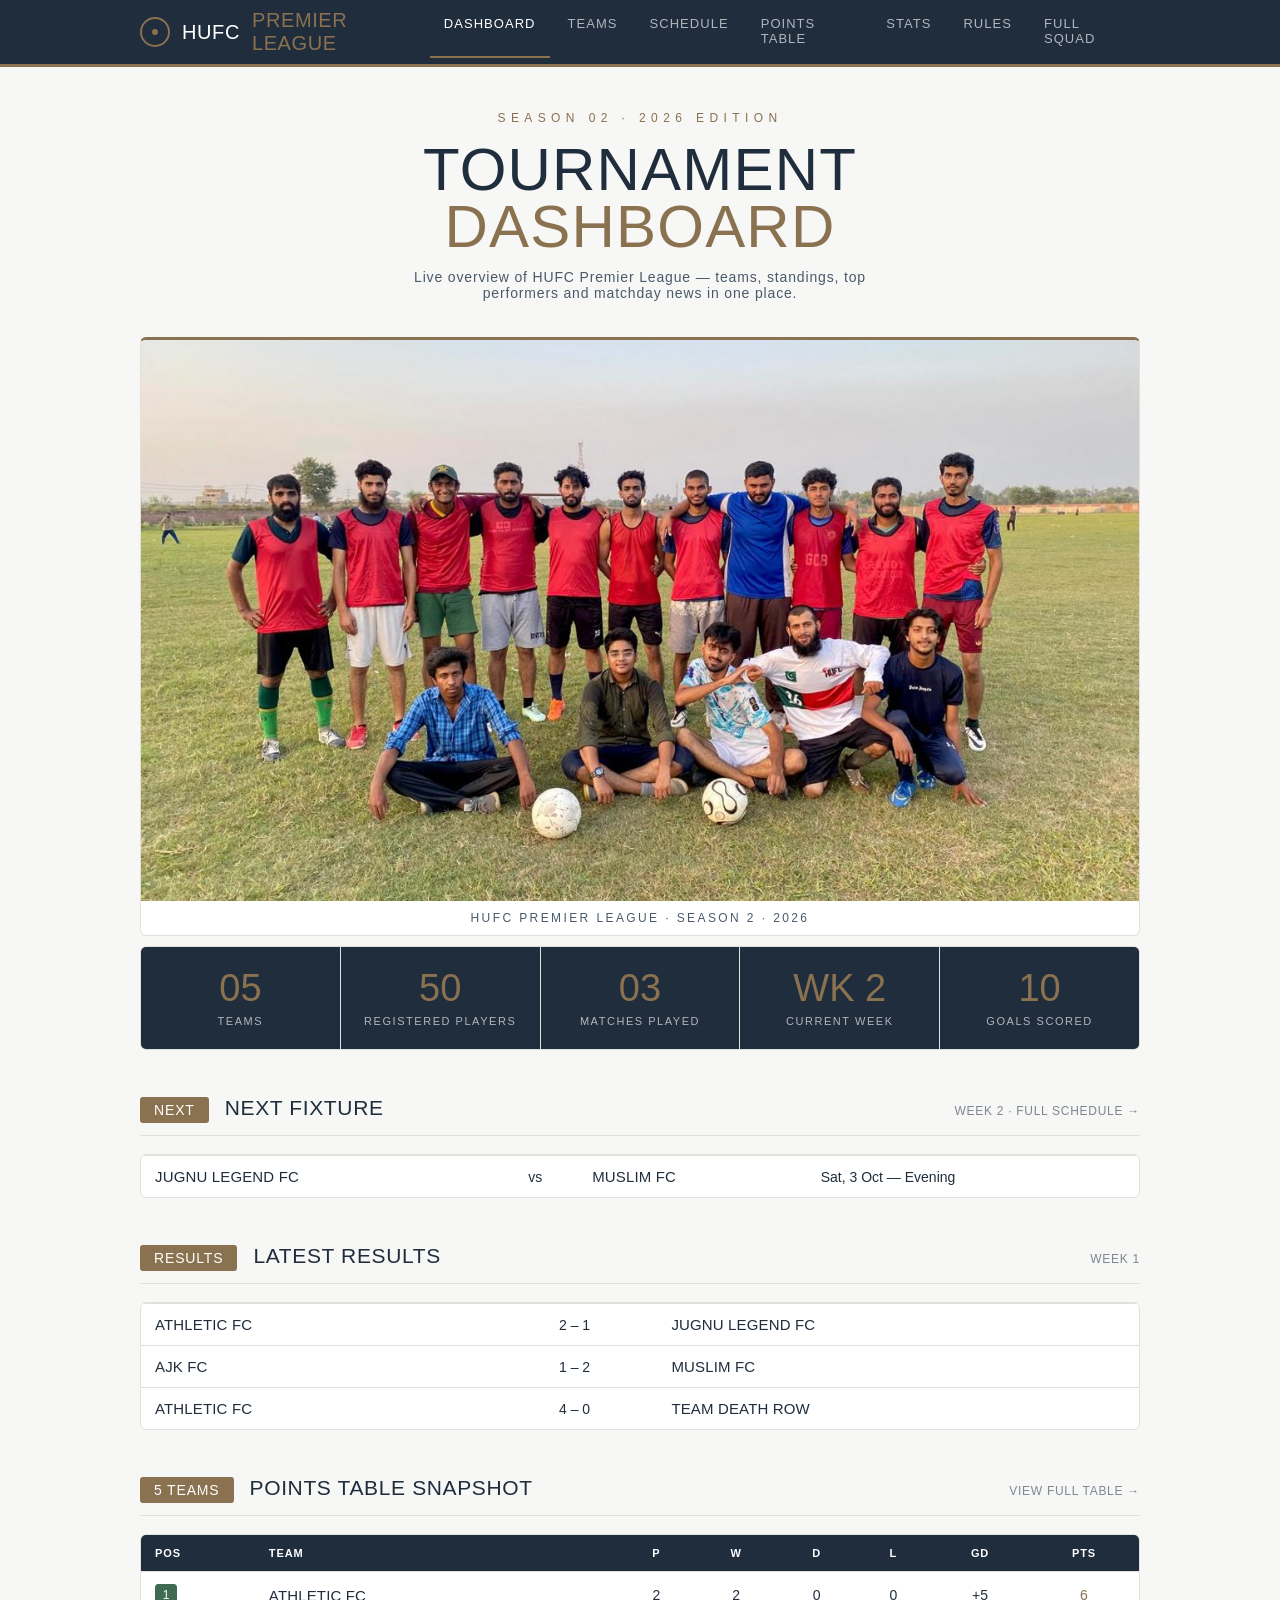
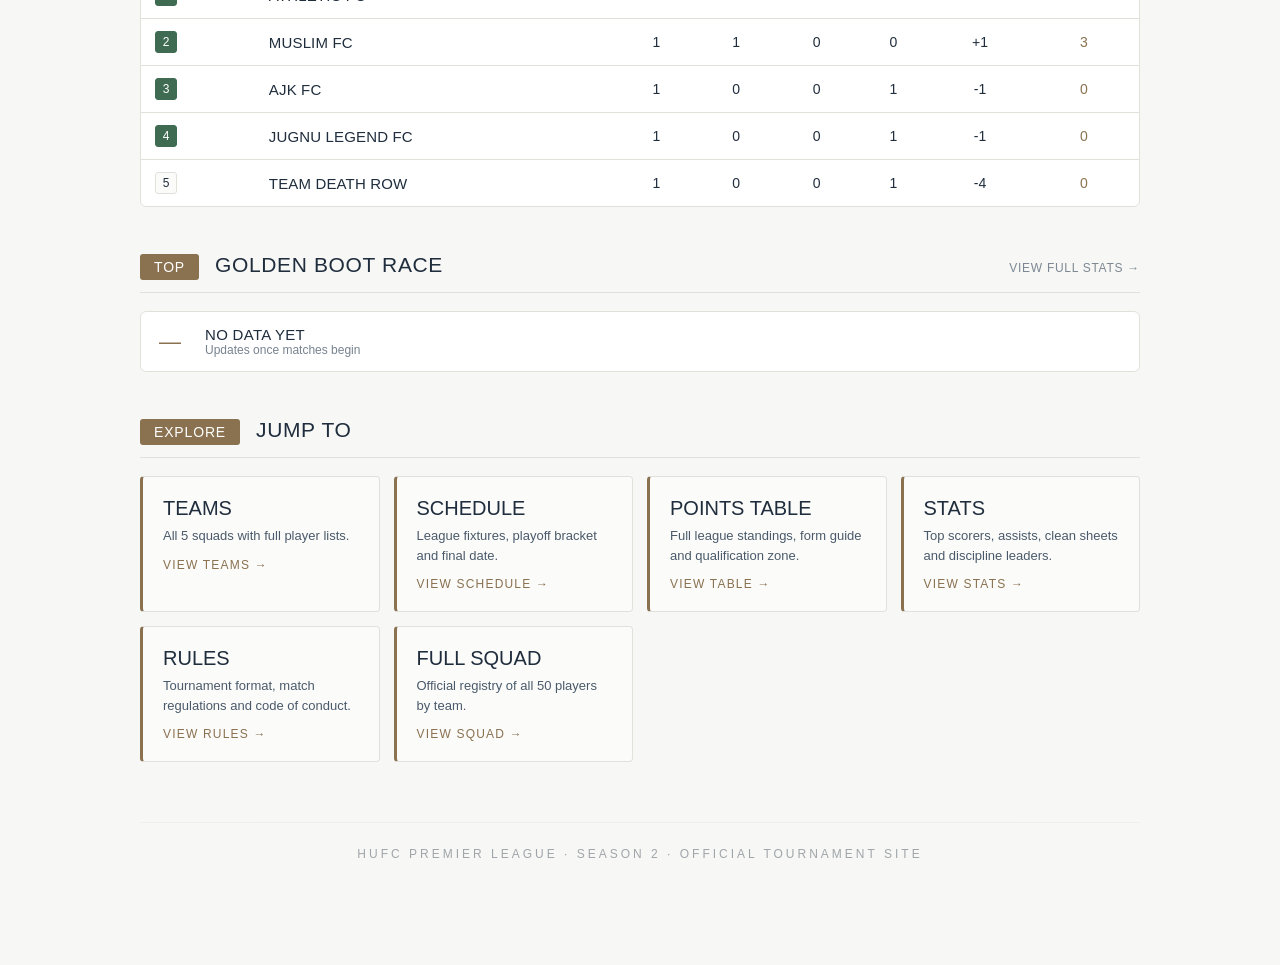
==== index.html @ 3e5221f2 "HUFC Premier League Season 2 site" ====
<!DOCTYPE html>
<html lang="en">
<head>
<meta charset="UTF-8">
<meta name="viewport" content="width=device-width, initial-scale=1.0">
<title>Dashboard — HUFC Premier League</title>
<link rel="stylesheet" href="styles.css">
</head>
<body>

  <nav class="site-nav">
    <div class="nav-inner">
      <a href="index.html" class="nav-brand"><span class="crest"></span>HUFC <span>Premier League</span></a>
      <div class="nav-links">
        <a href="index.html" class="active">Dashboard</a>
        <a href="teams.html">Teams</a>
        <a href="schedule.html">Schedule</a>
        <a href="points-table.html">Points Table</a>
        <a href="stats.html">Stats</a>
        <a href="rules.html">Rules</a>
        <a href="squad.html">Full Squad</a>
      </div>
    </div>
  </nav>

  <div class="wrap">

    <div class="page-hero">
      <div class="eyebrow">Season 02 · 2026 Edition</div>
      <h1>Tournament<br><span>Dashboard</span></h1>
      <div class="sub">Live overview of HUFC Premier League — teams, standings, top performers and matchday news in one place.</div>
    </div>

    <div class="title-banner">
      <img src="hufc_tournament.jpg" alt="HUFC Premier League Season 2 players">
      <div class="cap">HUFC Premier League · Season 2 · 2026</div>
    </div>

    <div class="scoreboard">
      <div class="cell"><div class="num">05</div><div class="lbl">Teams</div></div>
      <div class="cell"><div class="num">50</div><div class="lbl">Registered Players</div></div>
      <div class="cell"><div class="num">03</div><div class="lbl">Matches Played</div></div>
      <div class="cell"><div class="num">WK 2</div><div class="lbl">Current Week</div></div>
      <div class="cell"><div class="num">10</div><div class="lbl">Goals Scored</div></div>
    </div>

    <div class="section-header">
      <span class="section-tag">NEXT</span>
      <span class="section-title">Next Fixture</span>
      <span class="section-note">Week 2 · <a href="schedule.html">Full Schedule →</a></span>
    </div>
    <div class="table-wrap">
      <table class="data-table">
        <tr class="team-row">
          <td class="team-cell">Jugnu Legend FC</td>
          <td class="num">vs</td>
          <td class="team-cell">Muslim FC</td>
          <td>Sat, 3 Oct — Evening</td>
        </tr>
      </table>
    </div>

    <div class="section-header">
      <span class="section-tag">RESULTS</span>
      <span class="section-title">Latest Results</span>
      <span class="section-note">Week 1</span>
    </div>
    <div class="table-wrap">
      <table class="data-table">
        <tr class="team-row">
          <td class="team-cell">Athletic FC</td>
          <td class="num">2 – 1</td>
          <td class="team-cell">Jugnu Legend FC</td>
        </tr>
        <tr class="team-row">
          <td class="team-cell">AJK FC</td>
          <td class="num">1 – 2</td>
          <td class="team-cell">Muslim FC</td>
        </tr>
        <tr class="team-row">
          <td class="team-cell">Athletic FC</td>
          <td class="num">4 – 0</td>
          <td class="team-cell">Team Death Row</td>
        </tr>
      </table>
    </div>

    <div class="section-header">
      <span class="section-tag">5 TEAMS</span>
      <span class="section-title">Points Table Snapshot</span>
      <span class="section-note"><a href="points-table.html">View Full Table →</a></span>
    </div>
    <div class="table-wrap">
      <table class="data-table">
        <tr><th>Pos</th><th>Team</th><th class="num">P</th><th class="num">W</th><th class="num">D</th><th class="num">L</th><th class="num">GD</th><th class="num">Pts</th></tr>
        <tr class="team-row">
          <td><span class="pos-badge qualify">1</span></td>
          <td class="team-cell">Athletic FC</td>
          <td class="num">2</td><td class="num">2</td><td class="num">0</td><td class="num">0</td><td class="num">+5</td>
          <td class="num pts-cell">6</td>
        </tr>
        <tr class="team-row">
          <td><span class="pos-badge qualify">2</span></td>
          <td class="team-cell">Muslim FC</td>
          <td class="num">1</td><td class="num">1</td><td class="num">0</td><td class="num">0</td><td class="num">+1</td>
          <td class="num pts-cell">3</td>
        </tr>
        <tr class="team-row">
          <td><span class="pos-badge qualify">3</span></td>
          <td class="team-cell">AJK FC</td>
          <td class="num">1</td><td class="num">0</td><td class="num">0</td><td class="num">1</td><td class="num">-1</td>
          <td class="num pts-cell">0</td>
        </tr>
        <tr class="team-row">
          <td><span class="pos-badge qualify">4</span></td>
          <td class="team-cell">Jugnu Legend FC</td>
          <td class="num">1</td><td class="num">0</td><td class="num">0</td><td class="num">1</td><td class="num">-1</td>
          <td class="num pts-cell">0</td>
        </tr>
        <tr class="team-row">
          <td><span class="pos-badge">5</span></td>
          <td class="team-cell">Team Death Row</td>
          <td class="num">1</td><td class="num">0</td><td class="num">0</td><td class="num">1</td><td class="num">-4</td>
          <td class="num pts-cell">0</td>
        </tr>
      </table>
    </div>

    <div class="section-header">
      <span class="section-tag">TOP</span>
      <span class="section-title">Golden Boot Race</span>
      <span class="section-note"><a href="stats.html">View Full Stats →</a></span>
    </div>
    <div class="leader-list">
      <div class="leader-row"><span class="leader-rank">—</span><div><div class="leader-name">No data yet</div><div class="leader-team">Updates once matches begin</div></div></div>
    </div>

    <div class="section-header">
      <span class="section-tag">EXPLORE</span>
      <span class="section-title">Jump To</span>
    </div>
    <div class="card-grid">
      <a class="nav-card" href="teams.html">
        <div class="card-title">Teams</div>
        <div class="card-desc">All 5 squads with full player lists.</div>
        <div class="card-arrow">View Teams →</div>
      </a>
      <a class="nav-card" href="schedule.html">
        <div class="card-title">Schedule</div>
        <div class="card-desc">League fixtures, playoff bracket and final date.</div>
        <div class="card-arrow">View Schedule →</div>
      </a>
      <a class="nav-card" href="points-table.html">
        <div class="card-title">Points Table</div>
        <div class="card-desc">Full league standings, form guide and qualification zone.</div>
        <div class="card-arrow">View Table →</div>
      </a>
      <a class="nav-card" href="stats.html">
        <div class="card-title">Stats</div>
        <div class="card-desc">Top scorers, assists, clean sheets and discipline leaders.</div>
        <div class="card-arrow">View Stats →</div>
      </a>
      <a class="nav-card" href="rules.html">
        <div class="card-title">Rules</div>
        <div class="card-desc">Tournament format, match regulations and code of conduct.</div>
        <div class="card-arrow">View Rules →</div>
      </a>
      <a class="nav-card" href="squad.html">
        <div class="card-title">Full Squad</div>
        <div class="card-desc">Official registry of all 50 players by team.</div>
        <div class="card-arrow">View Squad →</div>
      </a>
    </div>

    <footer class="site-footer">HUFC Premier League · Season 2 · Official Tournament Site</footer>
  </div>

</body>
</html>
---- styles.css ----
/* =====================================================
   HUFC PREMIER LEAGUE — SHARED STYLESHEET
   Editorial matchday-programme system, extended from
   the original squad registry page.
   ===================================================== */

:root{
  --bg:#f7f7f5;
  --panel:#ffffff;
  --line:#e1e1dc;
  --navy:#1f2d3d;
  --navy-soft:#4a5a6a;
  --accent:#8a7150;
  --def-color:#3f6b8a;
  --mid-color:#8a6a3f;
  --fwd-color:#8a3f3f;
  --card-bg:#fbfbfa;
  --win:#3f6b52;
  --draw:#8a6a3f;
  --loss:#8a3f3f;
}

*{ box-sizing:border-box; margin:0; padding:0; }

html{ scroll-behavior:smooth; }

body{
  background:var(--bg);
  color:var(--navy);
  font-family:'Arial Narrow', Arial, sans-serif;
  min-height:100vh;
}

a{ color:inherit; text-decoration:none; }

.wrap{
  max-width:1040px;
  margin:0 auto;
  padding:0 20px 80px;
}

/* ============ TOP NAV ============ */
.site-nav{
  background:var(--navy);
  border-bottom:3px solid var(--accent);
}
.nav-inner{
  max-width:1040px;
  margin:0 auto;
  padding:0 20px;
  display:flex;
  align-items:center;
  justify-content:space-between;
  height:64px;
}
.nav-brand{
  display:flex;
  align-items:center;
  gap:12px;
  font-family:Impact, Haettenschweiler, 'Arial Narrow Bold', sans-serif;
  font-weight:400;
  font-size:20px;
  letter-spacing:0.03em;
  text-transform:uppercase;
  color:#fff;
}
.nav-brand .crest{
  width:30px; height:30px;
  border:2px solid var(--accent);
  border-radius:50%;
  display:flex; align-items:center; justify-content:center;
  flex-shrink:0;
}
.nav-brand .crest::after{
  content:"";
  width:6px; height:6px;
  background:var(--accent);
  border-radius:50%;
}
.nav-brand span{ color:var(--accent); }

.nav-links{
  display:flex;
  gap:4px;
  font-family:Arial, sans-serif;
  font-size:13px;
  letter-spacing:0.08em;
  text-transform:uppercase;
}
.nav-links a{
  color:rgba(255,255,255,0.65);
  padding:10px 14px;
  border-bottom:2px solid transparent;
  transition:color 0.15s ease, border-color 0.15s ease;
}
.nav-links a:hover{ color:#fff; }
.nav-links a.active{
  color:#fff;
  border-bottom-color:var(--accent);
}

@media (max-width:760px){
  .nav-inner{ flex-direction:column; height:auto; padding:14px 20px; gap:10px; }
  .nav-links{ flex-wrap:wrap; justify-content:center; gap:2px; }
  .nav-links a{ padding:6px 10px; font-size:12px; }
}

/* ============ PAGE HERO ============ */
.page-hero{
  text-align:center;
  padding:44px 20px 36px;
  position:relative;
}
.eyebrow{
  font-family:Arial, sans-serif;
  letter-spacing:0.45em;
  font-size:12px;
  color:var(--accent);
  text-transform:uppercase;
  margin-bottom:16px;
}
.page-hero h1{
  font-family:Impact, Haettenschweiler, 'Arial Narrow Bold', sans-serif;
  font-weight:400;
  font-size:clamp(34px, 7vw, 60px);
  letter-spacing:0.02em;
  line-height:0.95;
  text-transform:uppercase;
  color:var(--navy);
}
.page-hero h1 span{ color:var(--accent); }
.page-hero .sub{
  margin-top:14px;
  font-family:Arial, sans-serif;
  font-size:14px;
  letter-spacing:0.06em;
  color:var(--navy-soft);
  max-width:520px;
  margin-left:auto;
  margin-right:auto;
}

/* ============ SECTION HEADERS ============ */
.section-header{
  display:flex;
  align-items:baseline;
  gap:16px;
  margin:46px 0 18px;
  padding-bottom:12px;
  border-bottom:1px solid var(--line);
}
.section-tag{
  font-family:Impact, Haettenschweiler, 'Arial Narrow Bold', sans-serif;
  font-size:14px;
  letter-spacing:0.06em;
  padding:5px 14px;
  border-radius:3px;
  text-transform:uppercase;
  color:#fff;
  background:var(--accent);
}
.section-title{
  font-family:Arial, sans-serif;
  font-size:21px;
  letter-spacing:0.03em;
  text-transform:uppercase;
  color:var(--navy);
}
.section-note{
  margin-left:auto;
  font-family:Arial, sans-serif;
  font-size:12px;
  letter-spacing:0.06em;
  color:var(--navy-soft);
  opacity:0.7;
  text-transform:uppercase;
}

/* ============ SCOREBOARD STAT STRIP (dashboard) ============ */
.scoreboard{
  display:grid;
  grid-template-columns:repeat(auto-fit, minmax(150px,1fr));
  gap:1px;
  background:var(--line);
  border:1px solid var(--line);
  border-radius:6px;
  overflow:hidden;
  margin-top:10px;
}
.scoreboard .cell{
  background:var(--navy);
  color:#fff;
  padding:22px 16px;
  text-align:center;
}
.scoreboard .cell .num{
  font-family:Impact, Haettenschweiler, 'Arial Narrow Bold', sans-serif;
  font-size:38px;
  color:var(--accent);
  line-height:1;
}
.scoreboard .cell .lbl{
  margin-top:8px;
  font-family:Arial, sans-serif;
  font-size:11px;
  letter-spacing:0.14em;
  text-transform:uppercase;
  color:rgba(255,255,255,0.65);
}

/* ============ NAV CARDS (dashboard quick links) ============ */
.card-grid{
  display:grid;
  grid-template-columns:repeat(auto-fit, minmax(220px,1fr));
  gap:14px;
  margin-top:10px;
}
.nav-card{
  background:var(--card-bg);
  border:1px solid var(--line);
  border-left:3px solid var(--accent);
  border-radius:4px;
  padding:20px;
  display:block;
  transition:transform 0.15s ease, box-shadow 0.15s ease;
}
.nav-card:hover{
  transform:translateY(-2px);
  box-shadow:0 6px 18px rgba(31,45,61,0.08);
}
.nav-card .card-title{
  font-family:Impact, Haettenschweiler, 'Arial Narrow Bold', sans-serif;
  font-size:20px;
  text-transform:uppercase;
  color:var(--navy);
}
.nav-card .card-desc{
  margin-top:6px;
  font-family:Arial, sans-serif;
  font-size:13px;
  color:var(--navy-soft);
  line-height:1.5;
}
.nav-card .card-arrow{
  margin-top:12px;
  font-family:Arial, sans-serif;
  font-size:12px;
  letter-spacing:0.1em;
  text-transform:uppercase;
  color:var(--accent);
}

/* ============ TEAM CARDS ============ */
.team-grid{
  display:grid;
  grid-template-columns:repeat(auto-fit, minmax(280px,1fr));
  gap:18px;
  margin-top:10px;
}
.team-card{
  background:var(--panel);
  border:1px solid var(--line);
  border-radius:6px;
  overflow:hidden;
}
.team-card-head{
  display:flex;
  align-items:center;
  gap:14px;
  padding:18px 20px;
  background:var(--navy);
  color:#fff;
}
.team-crest{
  width:42px; height:42px;
  border-radius:50%;
  border:2px solid var(--accent);
  display:flex; align-items:center; justify-content:center;
  font-family:Impact, Haettenschweiler, 'Arial Narrow Bold', sans-serif;
  font-size:16px;
  color:var(--accent);
  flex-shrink:0;
}
.team-card-head .team-name{
  font-family:Impact, Haettenschweiler, 'Arial Narrow Bold', sans-serif;
  font-size:20px;
  text-transform:uppercase;
  letter-spacing:0.02em;
}
.team-card-head .team-meta{
  margin-left:auto;
  font-family:Arial, sans-serif;
  font-size:11px;
  letter-spacing:0.1em;
  color:rgba(255,255,255,0.6);
  text-transform:uppercase;
  text-align:right;
}
.team-players{
  padding:14px 20px 18px;
  display:flex;
  flex-wrap:wrap;
  gap:8px;
}
.team-players .p-chip{
  background:var(--card-bg);
  border:1px solid var(--line);
  border-radius:3px;
  padding:6px 10px;
  font-family:Arial, sans-serif;
  font-size:12px;
  letter-spacing:0.02em;
  text-transform:uppercase;
  color:var(--navy);
  display:flex;
  align-items:center;
  gap:6px;
}
.team-players .p-chip .pos-dot{
  width:6px; height:6px;
  border-radius:50%;
  flex-shrink:0;
}
.pos-dot.def{ background:var(--def-color); }
.pos-dot.mid{ background:var(--mid-color); }
.pos-dot.fwd{ background:var(--fwd-color); }
.pos-dot.gk{ background:var(--navy-soft); }

/* ============ TABLES (points / stats) ============ */
.table-wrap{
  overflow-x:auto;
  border:1px solid var(--line);
  border-radius:6px;
  background:var(--panel);
}
table.data-table{
  width:100%;
  border-collapse:collapse;
  font-family:Arial, sans-serif;
  min-width:560px;
}
table.data-table th{
  background:var(--navy);
  color:#fff;
  font-size:11px;
  letter-spacing:0.08em;
  text-transform:uppercase;
  padding:12px 14px;
  text-align:left;
  white-space:nowrap;
}
table.data-table th.num, table.data-table td.num{ text-align:center; }
table.data-table td{
  padding:12px 14px;
  border-top:1px solid var(--line);
  font-size:14px;
}
table.data-table tr.team-row td.team-cell{
  font-family:Impact, Haettenschweiler, 'Arial Narrow Bold', sans-serif;
  font-size:15px;
  letter-spacing:0.01em;
  text-transform:uppercase;
}
table.data-table tr:hover{ background:var(--card-bg); }
.pos-badge{
  display:inline-flex;
  align-items:center;
  justify-content:center;
  width:22px; height:22px;
  border-radius:3px;
  background:var(--card-bg);
  border:1px solid var(--line);
  font-family:Impact, Haettenschweiler, 'Arial Narrow Bold', sans-serif;
  font-size:12px;
}
.pos-badge.qualify{ background:var(--win); border-color:var(--win); color:#fff; }
.pts-cell{
  font-family:Impact, Haettenschweiler, 'Arial Narrow Bold', sans-serif;
  font-size:16px;
  color:var(--accent);
}
.form-dot{
  display:inline-block;
  width:9px; height:9px;
  border-radius:50%;
  margin-right:3px;
}
.form-dot.w{ background:var(--win); }
.form-dot.d{ background:var(--draw); }
.form-dot.l{ background:var(--loss); }

/* ============ STAT LEADER LIST ============ */
.leader-list{
  display:flex;
  flex-direction:column;
  border:1px solid var(--line);
  border-radius:6px;
  overflow:hidden;
  background:var(--panel);
}
.leader-row{
  display:flex;
  align-items:center;
  gap:16px;
  padding:14px 18px;
  border-top:1px solid var(--line);
}
.leader-row:first-child{ border-top:none; }
.leader-rank{
  font-family:Impact, Haettenschweiler, 'Arial Narrow Bold', sans-serif;
  font-size:22px;
  color:var(--accent);
  min-width:30px;
}
.leader-name{
  font-family:Arial, sans-serif;
  font-size:15px;
  text-transform:uppercase;
  letter-spacing:0.02em;
  color:var(--navy);
}
.leader-team{
  font-family:Arial, sans-serif;
  font-size:12px;
  color:var(--navy-soft);
  opacity:0.75;
}
.leader-value{
  margin-left:auto;
  font-family:Impact, Haettenschweiler, 'Arial Narrow Bold', sans-serif;
  font-size:22px;
  color:var(--navy);
}

/* ============ RULES ACCORDION-ISH LIST ============ */
.rules-block{
  margin-top:10px;
}
.rule-item{
  background:var(--panel);
  border:1px solid var(--line);
  border-left:3px solid var(--accent);
  border-radius:4px;
  padding:18px 20px;
  margin-bottom:12px;
}
.rule-item h3{
  font-family:Arial, sans-serif;
  font-size:15px;
  letter-spacing:0.03em;
  text-transform:uppercase;
  color:var(--navy);
  margin-bottom:8px;
}
.rule-item p, .rule-item li{
  font-family:Arial, sans-serif;
  font-size:13.5px;
  line-height:1.7;
  color:var(--navy-soft);
}
.rule-item ul{ padding-left:20px; margin-top:6px; }

/* ============ FOOTER ============ */
footer.site-footer{
  text-align:center;
  margin-top:60px;
  padding:24px 20px;
  border-top:1px solid var(--line);
  font-family:Arial, sans-serif;
  font-size:12px;
  letter-spacing:0.25em;
  text-transform:uppercase;
  color:var(--navy);
  opacity:0.4;
}

@media (max-width:560px){
  .section-header{ flex-wrap:wrap; }
  .section-note{ margin-left:0; }
}

/* ============ TEAM PHOTOS ============ */
.team-photo{ width:100%; aspect-ratio:4/3; object-fit:cover; object-position:center 30%; display:block; border-bottom:3px solid var(--accent); }
.team-photo.placeholder{ display:flex; align-items:center; justify-content:center; background:var(--card-bg); color:var(--navy-soft); opacity:.7; font-family:Arial,sans-serif; font-size:12px; letter-spacing:.15em; text-transform:uppercase; }

/* ============ TITLE BANNER ============ */
.title-banner{ margin:0 0 10px; border:1px solid var(--line); border-top:3px solid var(--accent); border-radius:6px; overflow:hidden; background:var(--panel); }
.title-banner img{ width:100%; display:block; aspect-ratio:16/9; object-fit:cover; object-position:center 55%; }
.title-banner .cap{ padding:10px 16px; font-family:Arial,sans-serif; font-size:12px; letter-spacing:.2em; text-transform:uppercase; color:var(--navy-soft); text-align:center; }

/* ============ SCHEDULE ============ */
.badge{ display:inline-block; padding:3px 9px; border-radius:3px; font-family:Arial,sans-serif; font-size:11px; letter-spacing:.08em; text-transform:uppercase; background:var(--card-bg); border:1px solid var(--line); color:var(--navy-soft); white-space:nowrap; }
.badge.eve{ color:var(--mid-color); border-color:var(--mid-color); }
.badge.mor{ color:var(--def-color); border-color:var(--def-color); }
.badge.done{ background:var(--win); border-color:var(--win); color:#fff; }
.sched-note{ margin-top:12px; font-family:Arial,sans-serif; font-size:12px; color:var(--navy-soft); line-height:1.6; }
.po-grid{ display:grid; grid-template-columns:repeat(auto-fit,minmax(300px,1fr)); gap:14px; margin-top:10px; }
.po-card{ background:var(--panel); border:1px solid var(--line); border-left:3px solid var(--accent); border-radius:4px; padding:18px 20px; }
.po-card.final{ background:var(--navy); border-color:var(--accent); color:#fff; text-align:center; margin-top:14px; }
.po-head{ display:flex; justify-content:space-between; align-items:center; gap:10px; margin-bottom:10px; }
.po-title{ font-family:Impact,Haettenschweiler,'Arial Narrow Bold',sans-serif; font-size:17px; text-transform:uppercase; color:var(--accent); }
.po-match{ font-family:Arial,sans-serif; font-size:16px; text-transform:uppercase; letter-spacing:.02em; margin-bottom:10px; }
.po-line{ font-family:Arial,sans-serif; font-size:13px; line-height:1.9; color:var(--navy-soft); }
.po-line b{ color:var(--navy); display:inline-block; min-width:52px; }
.po-card.final .po-line{ color:rgba(255,255,255,.7); }
.po-card.final .po-match{ font-size:20px; }
.po-arrow{ text-align:center; color:var(--accent); margin:10px 0 0; font-size:18px; }
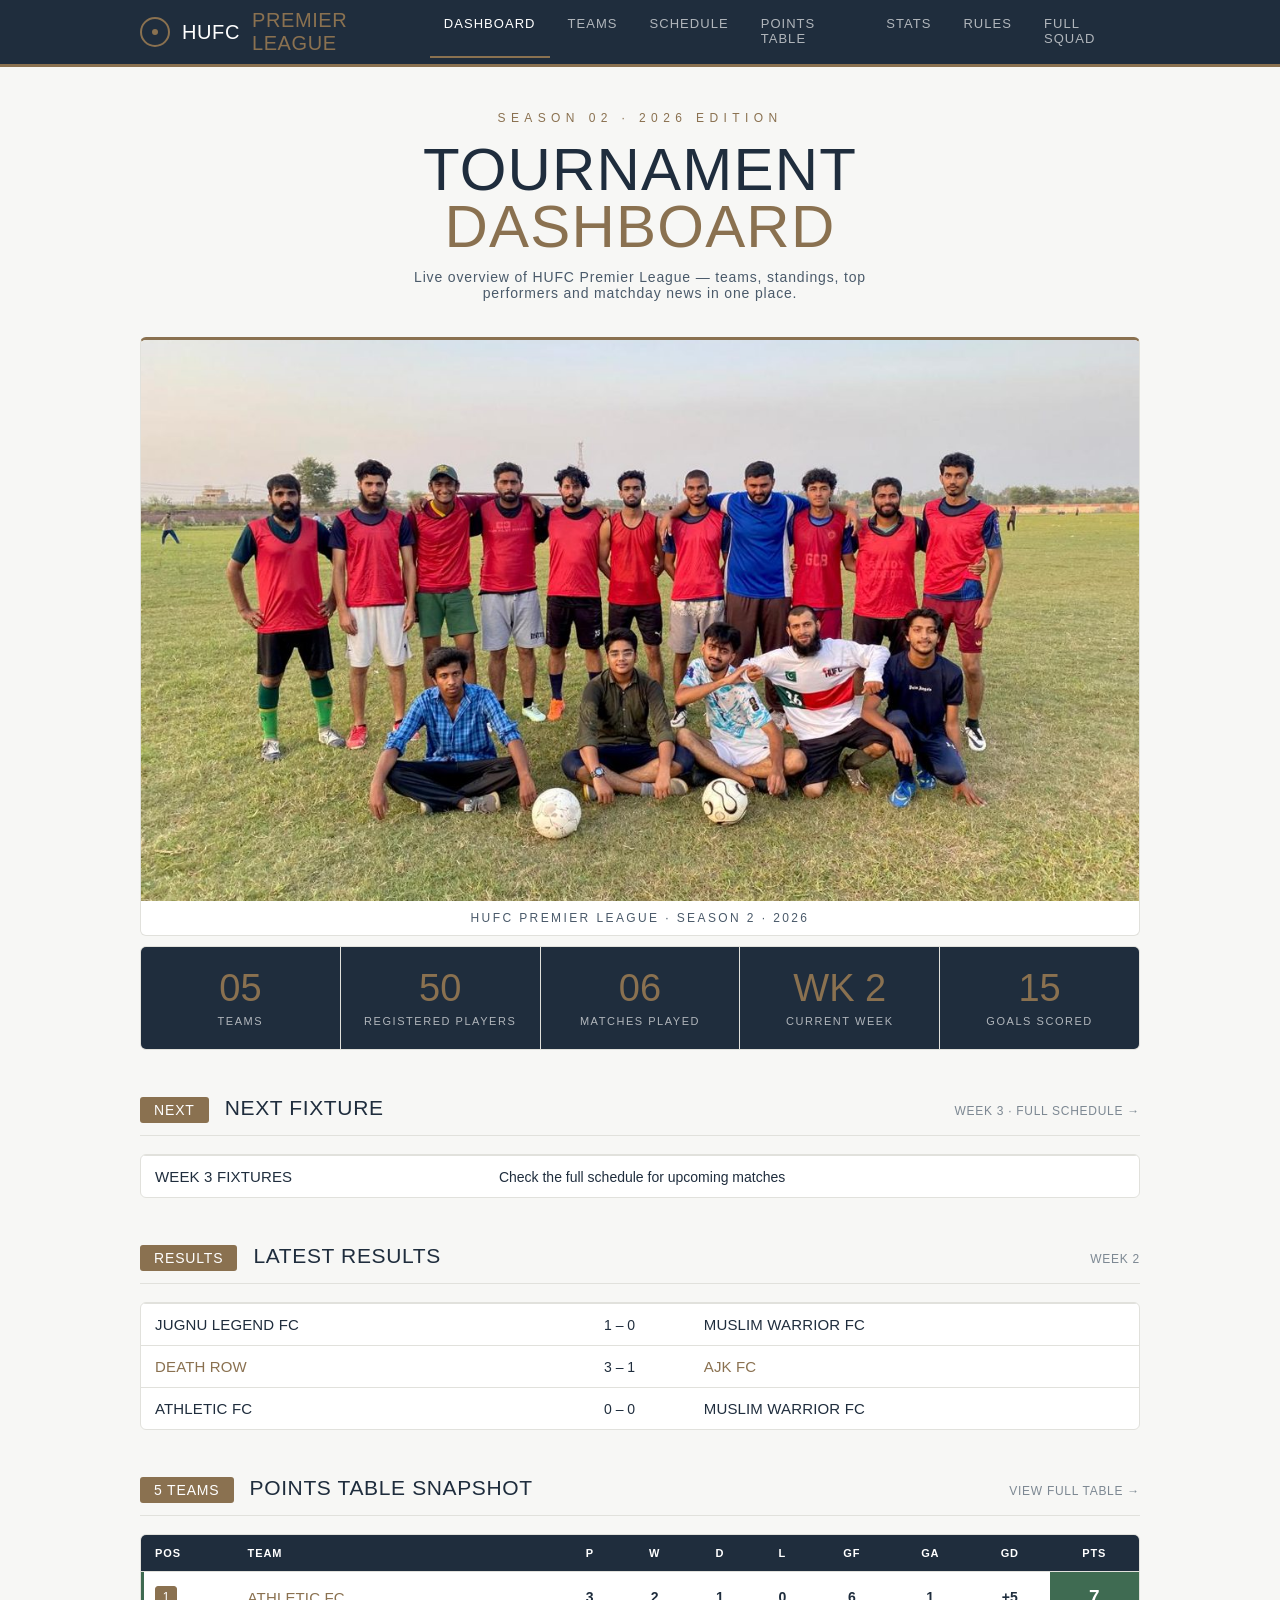
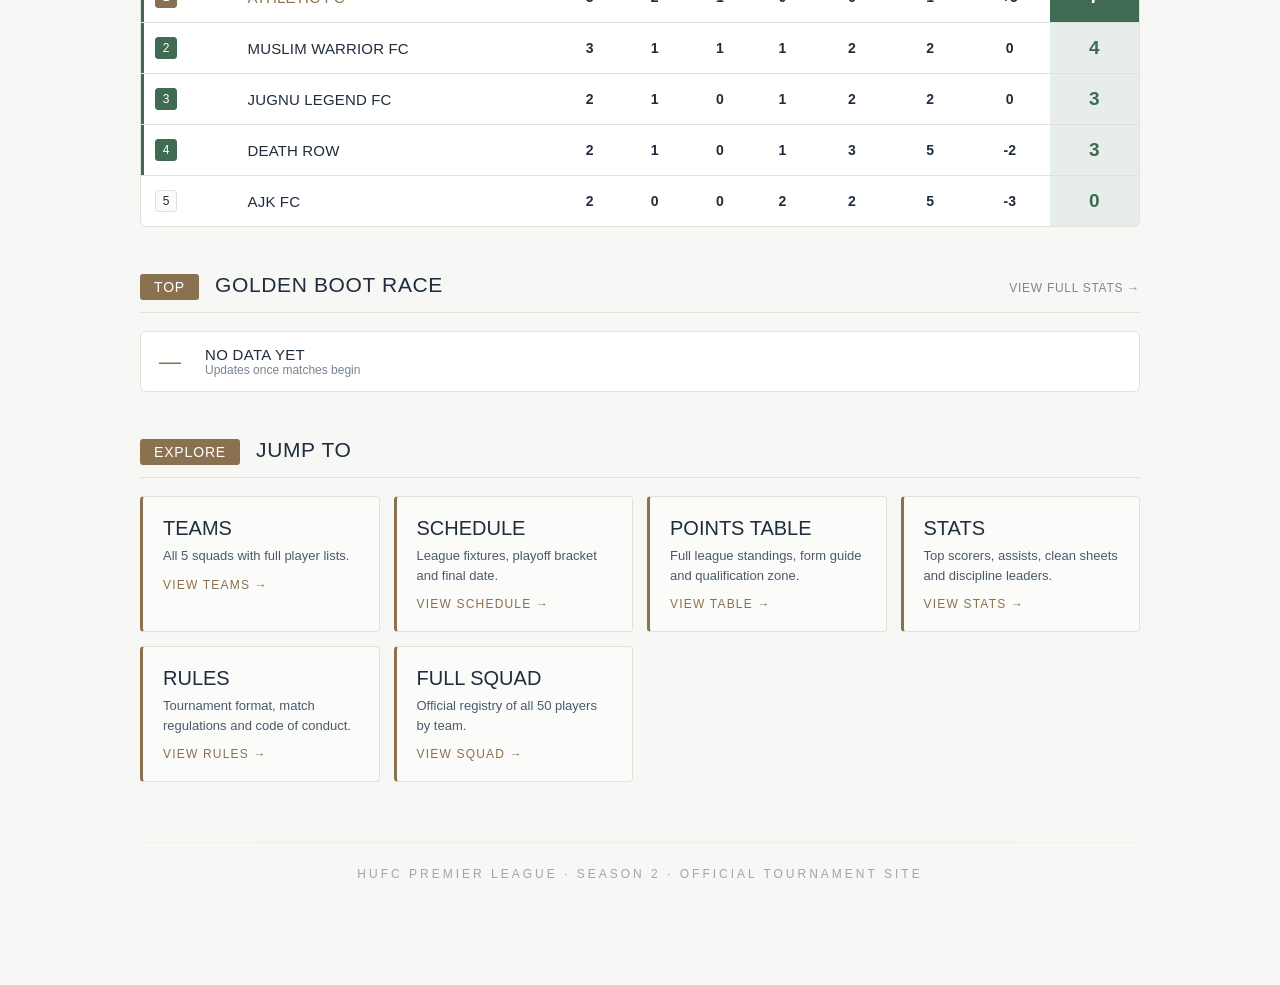
==== commit 886a2e2e: "Fix points table and update dashboard" ====
--- a/index.html
+++ b/index.html
@@ -39,23 +39,21 @@
     <div class="scoreboard">
       <div class="cell"><div class="num">05</div><div class="lbl">Teams</div></div>
       <div class="cell"><div class="num">50</div><div class="lbl">Registered Players</div></div>
-      <div class="cell"><div class="num">03</div><div class="lbl">Matches Played</div></div>
+      <div class="cell"><div class="num">06</div><div class="lbl">Matches Played</div></div>
       <div class="cell"><div class="num">WK 2</div><div class="lbl">Current Week</div></div>
-      <div class="cell"><div class="num">10</div><div class="lbl">Goals Scored</div></div>
+      <div class="cell"><div class="num">15</div><div class="lbl">Goals Scored</div></div>
     </div>
 
     <div class="section-header">
       <span class="section-tag">NEXT</span>
       <span class="section-title">Next Fixture</span>
-      <span class="section-note">Week 2 · <a href="schedule.html">Full Schedule →</a></span>
+      <span class="section-note">Week 3 · <a href="schedule.html">Full Schedule →</a></span>
     </div>
     <div class="table-wrap">
       <table class="data-table">
         <tr class="team-row">
-          <td class="team-cell">Jugnu Legend FC</td>
-          <td class="num">vs</td>
-          <td class="team-cell">Muslim FC</td>
-          <td>Sat, 3 Oct — Evening</td>
+          <td class="team-cell">Week 3 fixtures</td>
+          <td>Check the full schedule for upcoming matches</td>
         </tr>
       </table>
     </div>
@@ -63,24 +61,24 @@
     <div class="section-header">
       <span class="section-tag">RESULTS</span>
       <span class="section-title">Latest Results</span>
-      <span class="section-note">Week 1</span>
+      <span class="section-note">Week 2</span>
     </div>
     <div class="table-wrap">
       <table class="data-table">
         <tr class="team-row">
-          <td class="team-cell">Athletic FC</td>
-          <td class="num">2 – 1</td>
           <td class="team-cell">Jugnu Legend FC</td>
+          <td class="num">1 – 0</td>
+          <td class="team-cell">Muslim Warrior FC</td>
         </tr>
         <tr class="team-row">
+          <td class="team-cell">Death Row</td>
+          <td class="num">3 – 1</td>
           <td class="team-cell">AJK FC</td>
-          <td class="num">1 – 2</td>
-          <td class="team-cell">Muslim FC</td>
         </tr>
         <tr class="team-row">
           <td class="team-cell">Athletic FC</td>
-          <td class="num">4 – 0</td>
-          <td class="team-cell">Team Death Row</td>
+          <td class="num">0 – 0</td>
+          <td class="team-cell">Muslim Warrior FC</td>
         </tr>
       </table>
     </div>
@@ -92,35 +90,40 @@
     </div>
     <div class="table-wrap">
       <table class="data-table">
-        <tr><th>Pos</th><th>Team</th><th class="num">P</th><th class="num">W</th><th class="num">D</th><th class="num">L</th><th class="num">GD</th><th class="num">Pts</th></tr>
+        <tr><th>Pos</th><th>Team</th><th class="num">P</th><th class="num">W</th><th class="num">D</th><th class="num">L</th><th class="num">GF</th><th class="num">GA</th><th class="num">GD</th><th class="num">Pts</th></tr>
         <tr class="team-row">
           <td><span class="pos-badge qualify">1</span></td>
           <td class="team-cell">Athletic FC</td>
-          <td class="num">2</td><td class="num">2</td><td class="num">0</td><td class="num">0</td><td class="num">+5</td>
-          <td class="num pts-cell">6</td>
+          <td class="num">3</td><td class="num">2</td><td class="num">1</td><td class="num">0</td>
+          <td class="num">6</td><td class="num">1</td><td class="num">+5</td>
+          <td class="num pts-cell">7</td>
         </tr>
         <tr class="team-row">
           <td><span class="pos-badge qualify">2</span></td>
-          <td class="team-cell">Muslim FC</td>
-          <td class="num">1</td><td class="num">1</td><td class="num">0</td><td class="num">0</td><td class="num">+1</td>
+          <td class="team-cell">Muslim Warrior FC</td>
+          <td class="num">3</td><td class="num">1</td><td class="num">1</td><td class="num">1</td>
+          <td class="num">2</td><td class="num">2</td><td class="num">0</td>
+          <td class="num pts-cell">4</td>
+        </tr>
+        <tr class="team-row">
+          <td><span class="pos-badge qualify">3</span></td>
+          <td class="team-cell">Jugnu Legend FC</td>
+          <td class="num">2</td><td class="num">1</td><td class="num">0</td><td class="num">1</td>
+          <td class="num">2</td><td class="num">2</td><td class="num">0</td>
           <td class="num pts-cell">3</td>
         </tr>
         <tr class="team-row">
-          <td><span class="pos-badge qualify">3</span></td>
-          <td class="team-cell">AJK FC</td>
-          <td class="num">1</td><td class="num">0</td><td class="num">0</td><td class="num">1</td><td class="num">-1</td>
-          <td class="num pts-cell">0</td>
-        </tr>
-        <tr class="team-row">
           <td><span class="pos-badge qualify">4</span></td>
-          <td class="team-cell">Jugnu Legend FC</td>
-          <td class="num">1</td><td class="num">0</td><td class="num">0</td><td class="num">1</td><td class="num">-1</td>
-          <td class="num pts-cell">0</td>
+          <td class="team-cell">Death Row</td>
+          <td class="num">2</td><td class="num">1</td><td class="num">0</td><td class="num">1</td>
+          <td class="num">3</td><td class="num">5</td><td class="num">-2</td>
+          <td class="num pts-cell">3</td>
         </tr>
         <tr class="team-row">
           <td><span class="pos-badge">5</span></td>
-          <td class="team-cell">Team Death Row</td>
-          <td class="num">1</td><td class="num">0</td><td class="num">0</td><td class="num">1</td><td class="num">-4</td>
+          <td class="team-cell">AJK FC</td>
+          <td class="num">2</td><td class="num">0</td><td class="num">0</td><td class="num">2</td>
+          <td class="num">2</td><td class="num">5</td><td class="num">-3</td>
           <td class="num pts-cell">0</td>
         </tr>
       </table>
@@ -176,4 +179,4 @@
   </div>
 
 </body>
-</html>
+</html>
--- a/styles.css
+++ b/styles.css
@@ -505,3 +505,30 @@
 .po-card.final .po-line{ color:rgba(255,255,255,.7); }
 .po-card.final .po-match{ font-size:20px; }
 .po-arrow{ text-align:center; color:var(--accent); margin:10px 0 0; font-size:18px; }
+
+/* ============ POINTS TABLE POLISH ============ */
+/* qualification rows get a green edge, leader gets gold */
+table.data-table tr:has(.pos-badge.qualify) td:first-child{ box-shadow:inset 3px 0 0 var(--win); }
+table.data-table tr:nth-child(2) .pos-badge.qualify{ background:var(--accent); border-color:var(--accent); }
+table.data-table tr:nth-child(2) td.team-cell{ color:var(--accent); }
+
+/* points column as a highlighted block */
+table.data-table td.pts-cell{
+  background:rgba(63,107,82,.12);
+  color:var(--win);
+  font-size:19px;
+}
+table.data-table tr:nth-child(2) td.pts-cell{ background:var(--win); color:#fff; }
+
+/* clearer numbers + form dots */
+table.data-table:has(.pos-badge) td.num{ font-weight:700; }
+table.data-table:has(.pos-badge) td{ padding-top:14px; padding-bottom:14px; }
+.form-dot{ width:11px; height:11px; margin-right:4px; }
+
+/* mobile: keep Pos + Team visible while scrolling sideways */
+table.data-table:has(.pos-badge) th:nth-child(2),
+table.data-table:has(.pos-badge) td:nth-child(2){
+  position:sticky; left:0; z-index:1; background:var(--panel);
+}
+table.data-table:has(.pos-badge) th:nth-child(2){ background:var(--navy); }
+table.data-table:has(.pos-badge) tr:hover td:nth-child(2){ background:var(--card-bg); }
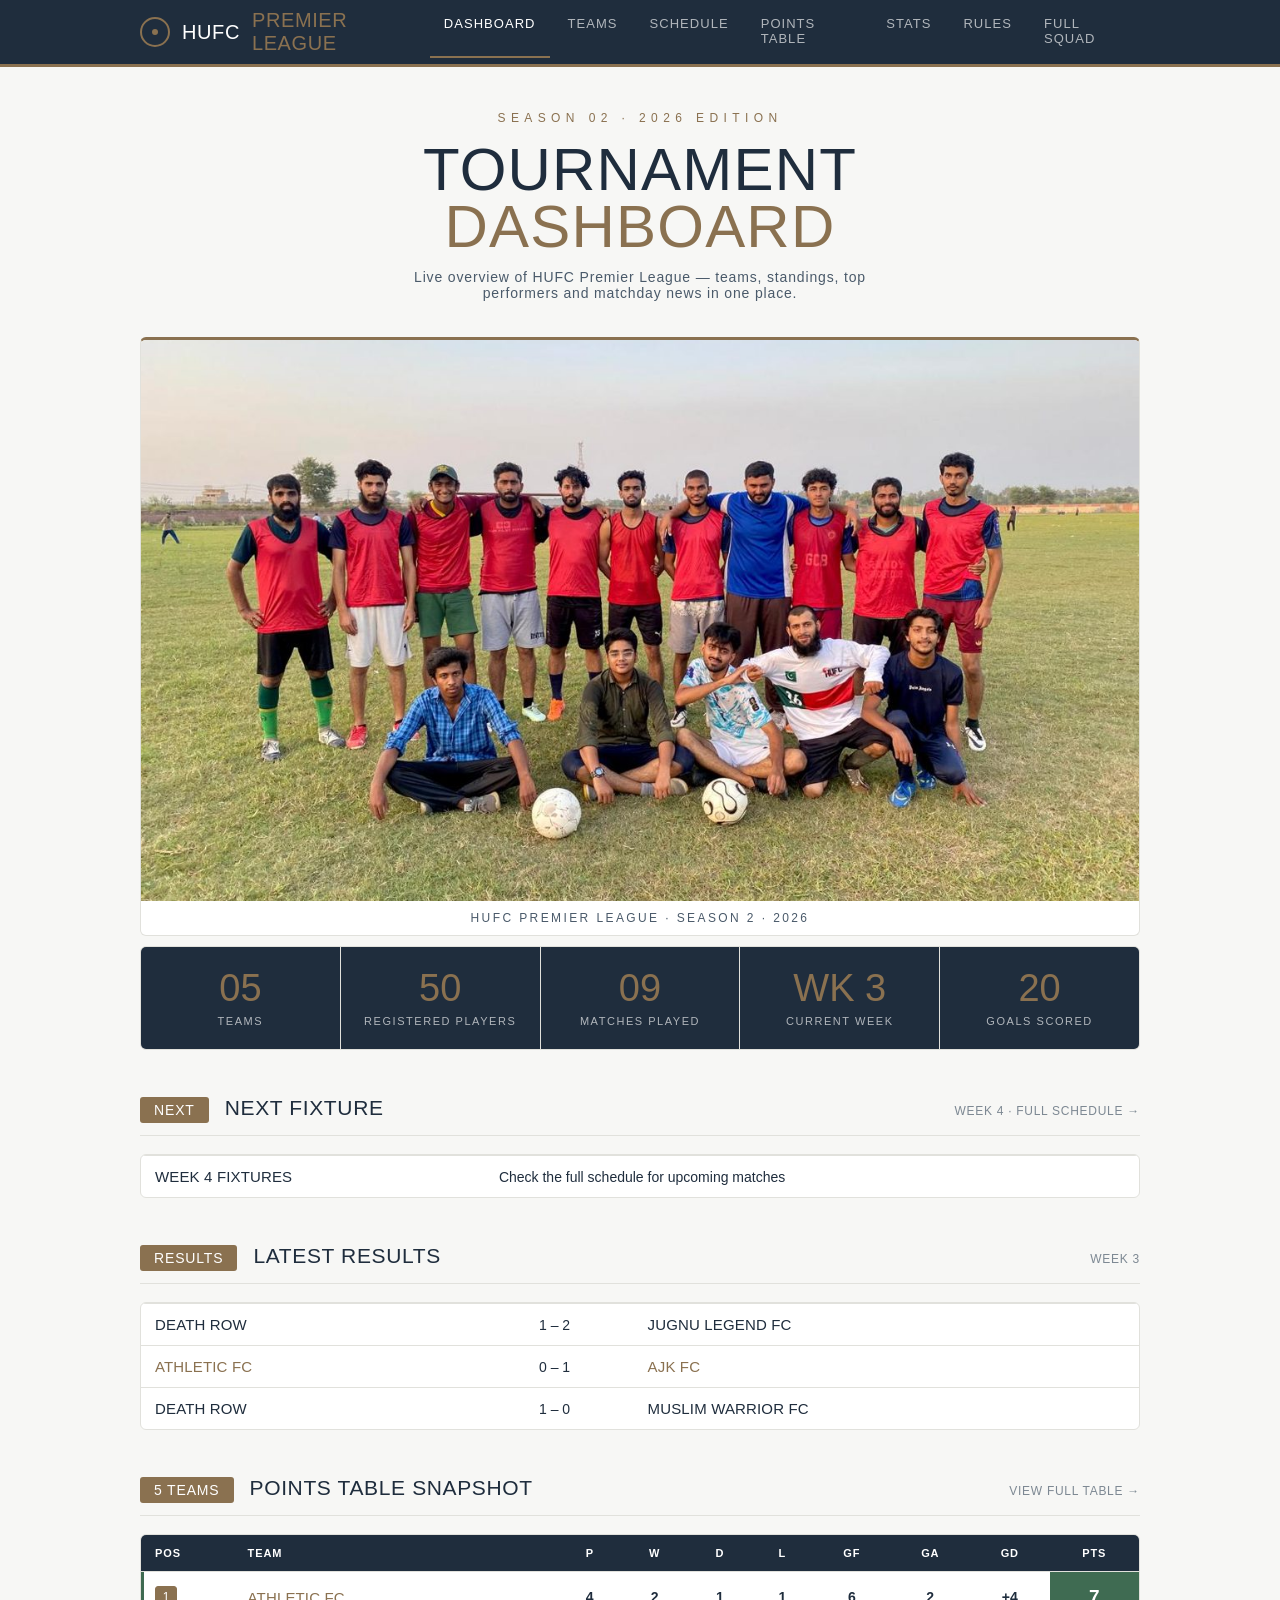
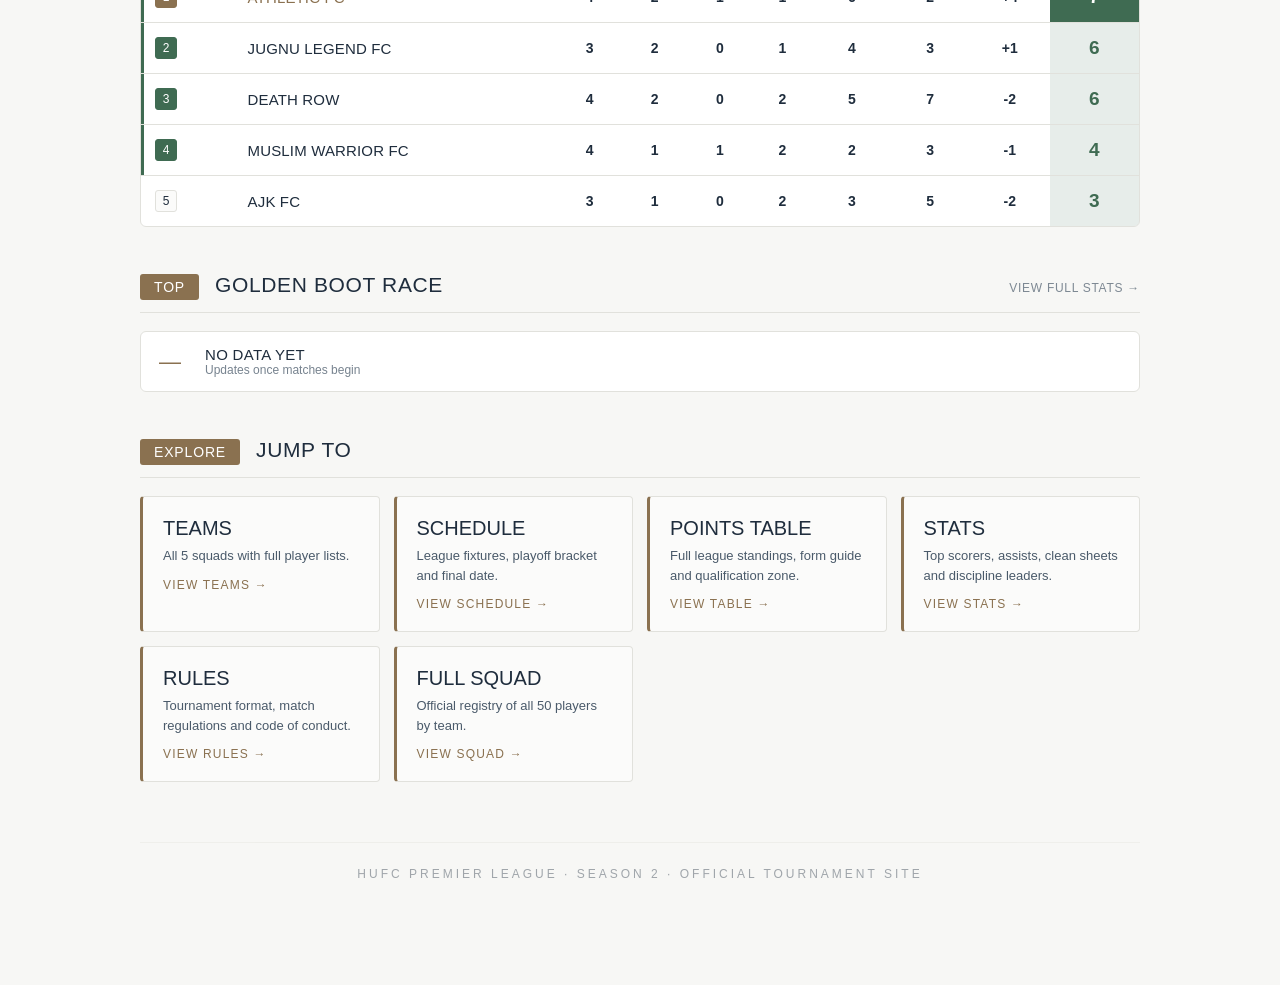
==== commit e512cf15: "Update points table after week 3" ====
--- a/index.html
+++ b/index.html
@@ -39,20 +39,20 @@
     <div class="scoreboard">
       <div class="cell"><div class="num">05</div><div class="lbl">Teams</div></div>
       <div class="cell"><div class="num">50</div><div class="lbl">Registered Players</div></div>
-      <div class="cell"><div class="num">06</div><div class="lbl">Matches Played</div></div>
-      <div class="cell"><div class="num">WK 2</div><div class="lbl">Current Week</div></div>
-      <div class="cell"><div class="num">15</div><div class="lbl">Goals Scored</div></div>
+      <div class="cell"><div class="num">09</div><div class="lbl">Matches Played</div></div>
+      <div class="cell"><div class="num">WK 3</div><div class="lbl">Current Week</div></div>
+      <div class="cell"><div class="num">20</div><div class="lbl">Goals Scored</div></div>
     </div>
 
     <div class="section-header">
       <span class="section-tag">NEXT</span>
       <span class="section-title">Next Fixture</span>
-      <span class="section-note">Week 3 · <a href="schedule.html">Full Schedule →</a></span>
+      <span class="section-note">Week 4 · <a href="schedule.html">Full Schedule →</a></span>
     </div>
     <div class="table-wrap">
       <table class="data-table">
         <tr class="team-row">
-          <td class="team-cell">Week 3 fixtures</td>
+          <td class="team-cell">Week 4 fixtures</td>
           <td>Check the full schedule for upcoming matches</td>
         </tr>
       </table>
@@ -61,23 +61,23 @@
     <div class="section-header">
       <span class="section-tag">RESULTS</span>
       <span class="section-title">Latest Results</span>
-      <span class="section-note">Week 2</span>
+      <span class="section-note">Week 3</span>
     </div>
     <div class="table-wrap">
       <table class="data-table">
         <tr class="team-row">
+          <td class="team-cell">Death Row</td>
+          <td class="num">1 – 2</td>
           <td class="team-cell">Jugnu Legend FC</td>
-          <td class="num">1 – 0</td>
-          <td class="team-cell">Muslim Warrior FC</td>
+        </tr>
+        <tr class="team-row">
+          <td class="team-cell">Athletic FC</td>
+          <td class="num">0 – 1</td>
+          <td class="team-cell">AJK FC</td>
         </tr>
         <tr class="team-row">
           <td class="team-cell">Death Row</td>
-          <td class="num">3 – 1</td>
-          <td class="team-cell">AJK FC</td>
-        </tr>
-        <tr class="team-row">
-          <td class="team-cell">Athletic FC</td>
-          <td class="num">0 – 0</td>
+          <td class="num">1 – 0</td>
           <td class="team-cell">Muslim Warrior FC</td>
         </tr>
       </table>
@@ -94,37 +94,37 @@
         <tr class="team-row">
           <td><span class="pos-badge qualify">1</span></td>
           <td class="team-cell">Athletic FC</td>
-          <td class="num">3</td><td class="num">2</td><td class="num">1</td><td class="num">0</td>
-          <td class="num">6</td><td class="num">1</td><td class="num">+5</td>
+          <td class="num">4</td><td class="num">2</td><td class="num">1</td><td class="num">1</td>
+          <td class="num">6</td><td class="num">2</td><td class="num">+4</td>
           <td class="num pts-cell">7</td>
         </tr>
         <tr class="team-row">
           <td><span class="pos-badge qualify">2</span></td>
-          <td class="team-cell">Muslim Warrior FC</td>
-          <td class="num">3</td><td class="num">1</td><td class="num">1</td><td class="num">1</td>
-          <td class="num">2</td><td class="num">2</td><td class="num">0</td>
-          <td class="num pts-cell">4</td>
+          <td class="team-cell">Jugnu Legend FC</td>
+          <td class="num">3</td><td class="num">2</td><td class="num">0</td><td class="num">1</td>
+          <td class="num">4</td><td class="num">3</td><td class="num">+1</td>
+          <td class="num pts-cell">6</td>
         </tr>
         <tr class="team-row">
           <td><span class="pos-badge qualify">3</span></td>
-          <td class="team-cell">Jugnu Legend FC</td>
-          <td class="num">2</td><td class="num">1</td><td class="num">0</td><td class="num">1</td>
-          <td class="num">2</td><td class="num">2</td><td class="num">0</td>
-          <td class="num pts-cell">3</td>
+          <td class="team-cell">Death Row</td>
+          <td class="num">4</td><td class="num">2</td><td class="num">0</td><td class="num">2</td>
+          <td class="num">5</td><td class="num">7</td><td class="num">-2</td>
+          <td class="num pts-cell">6</td>
         </tr>
         <tr class="team-row">
           <td><span class="pos-badge qualify">4</span></td>
-          <td class="team-cell">Death Row</td>
-          <td class="num">2</td><td class="num">1</td><td class="num">0</td><td class="num">1</td>
-          <td class="num">3</td><td class="num">5</td><td class="num">-2</td>
-          <td class="num pts-cell">3</td>
+          <td class="team-cell">Muslim Warrior FC</td>
+          <td class="num">4</td><td class="num">1</td><td class="num">1</td><td class="num">2</td>
+          <td class="num">2</td><td class="num">3</td><td class="num">-1</td>
+          <td class="num pts-cell">4</td>
         </tr>
         <tr class="team-row">
           <td><span class="pos-badge">5</span></td>
           <td class="team-cell">AJK FC</td>
-          <td class="num">2</td><td class="num">0</td><td class="num">0</td><td class="num">2</td>
-          <td class="num">2</td><td class="num">5</td><td class="num">-3</td>
-          <td class="num pts-cell">0</td>
+          <td class="num">3</td><td class="num">1</td><td class="num">0</td><td class="num">2</td>
+          <td class="num">3</td><td class="num">5</td><td class="num">-2</td>
+          <td class="num pts-cell">3</td>
         </tr>
       </table>
     </div>
